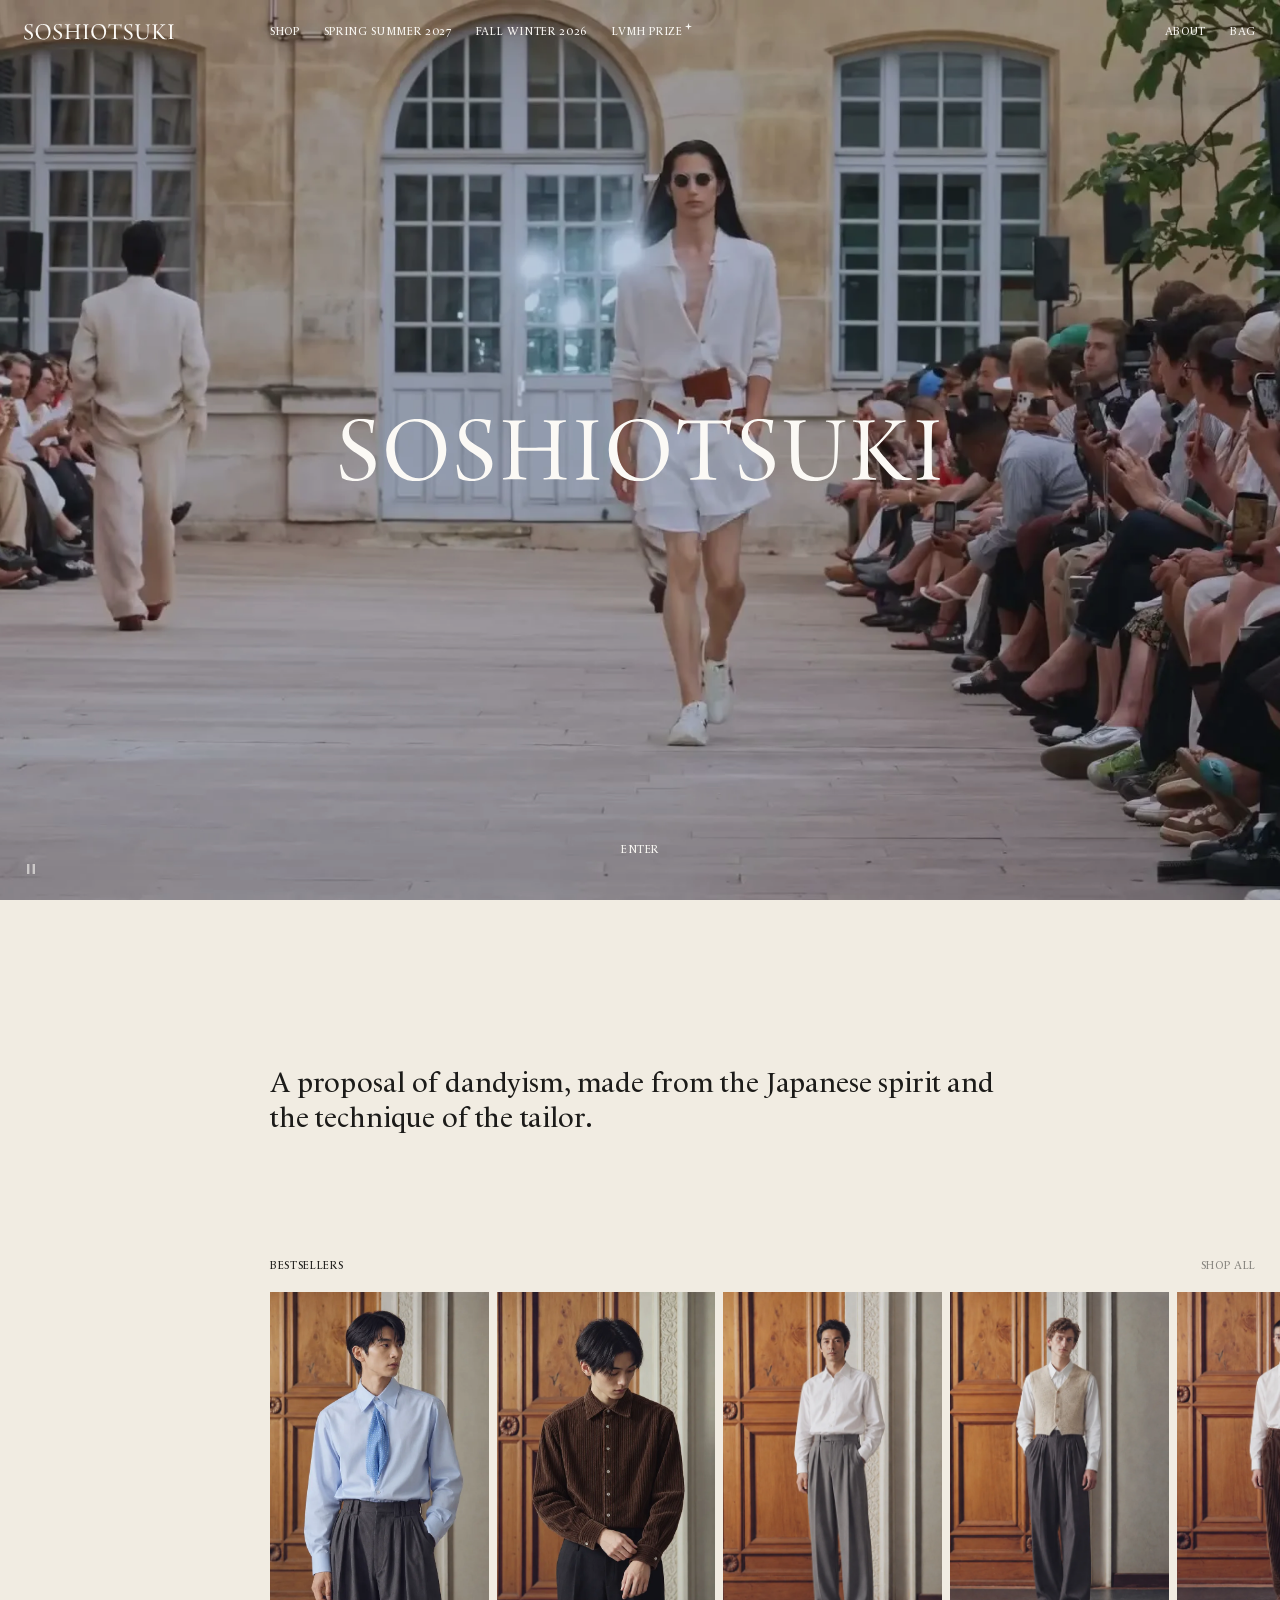
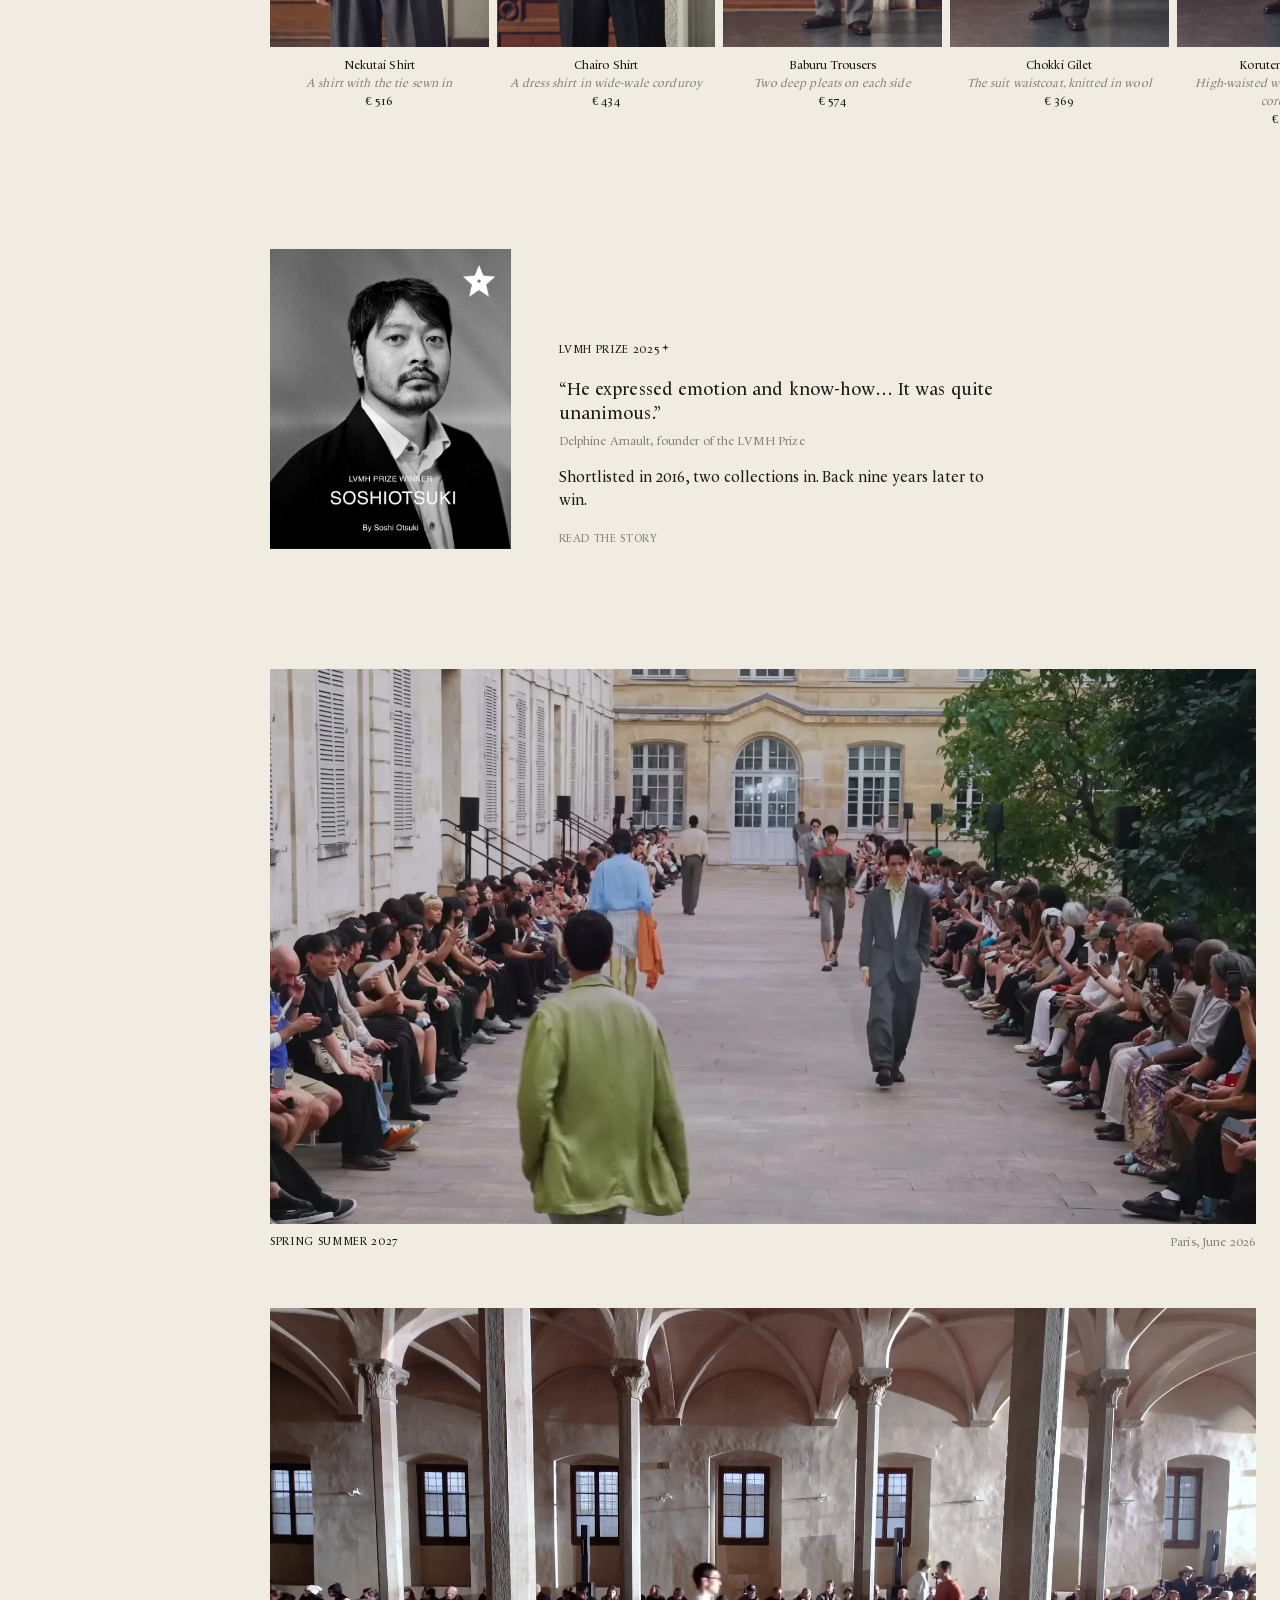
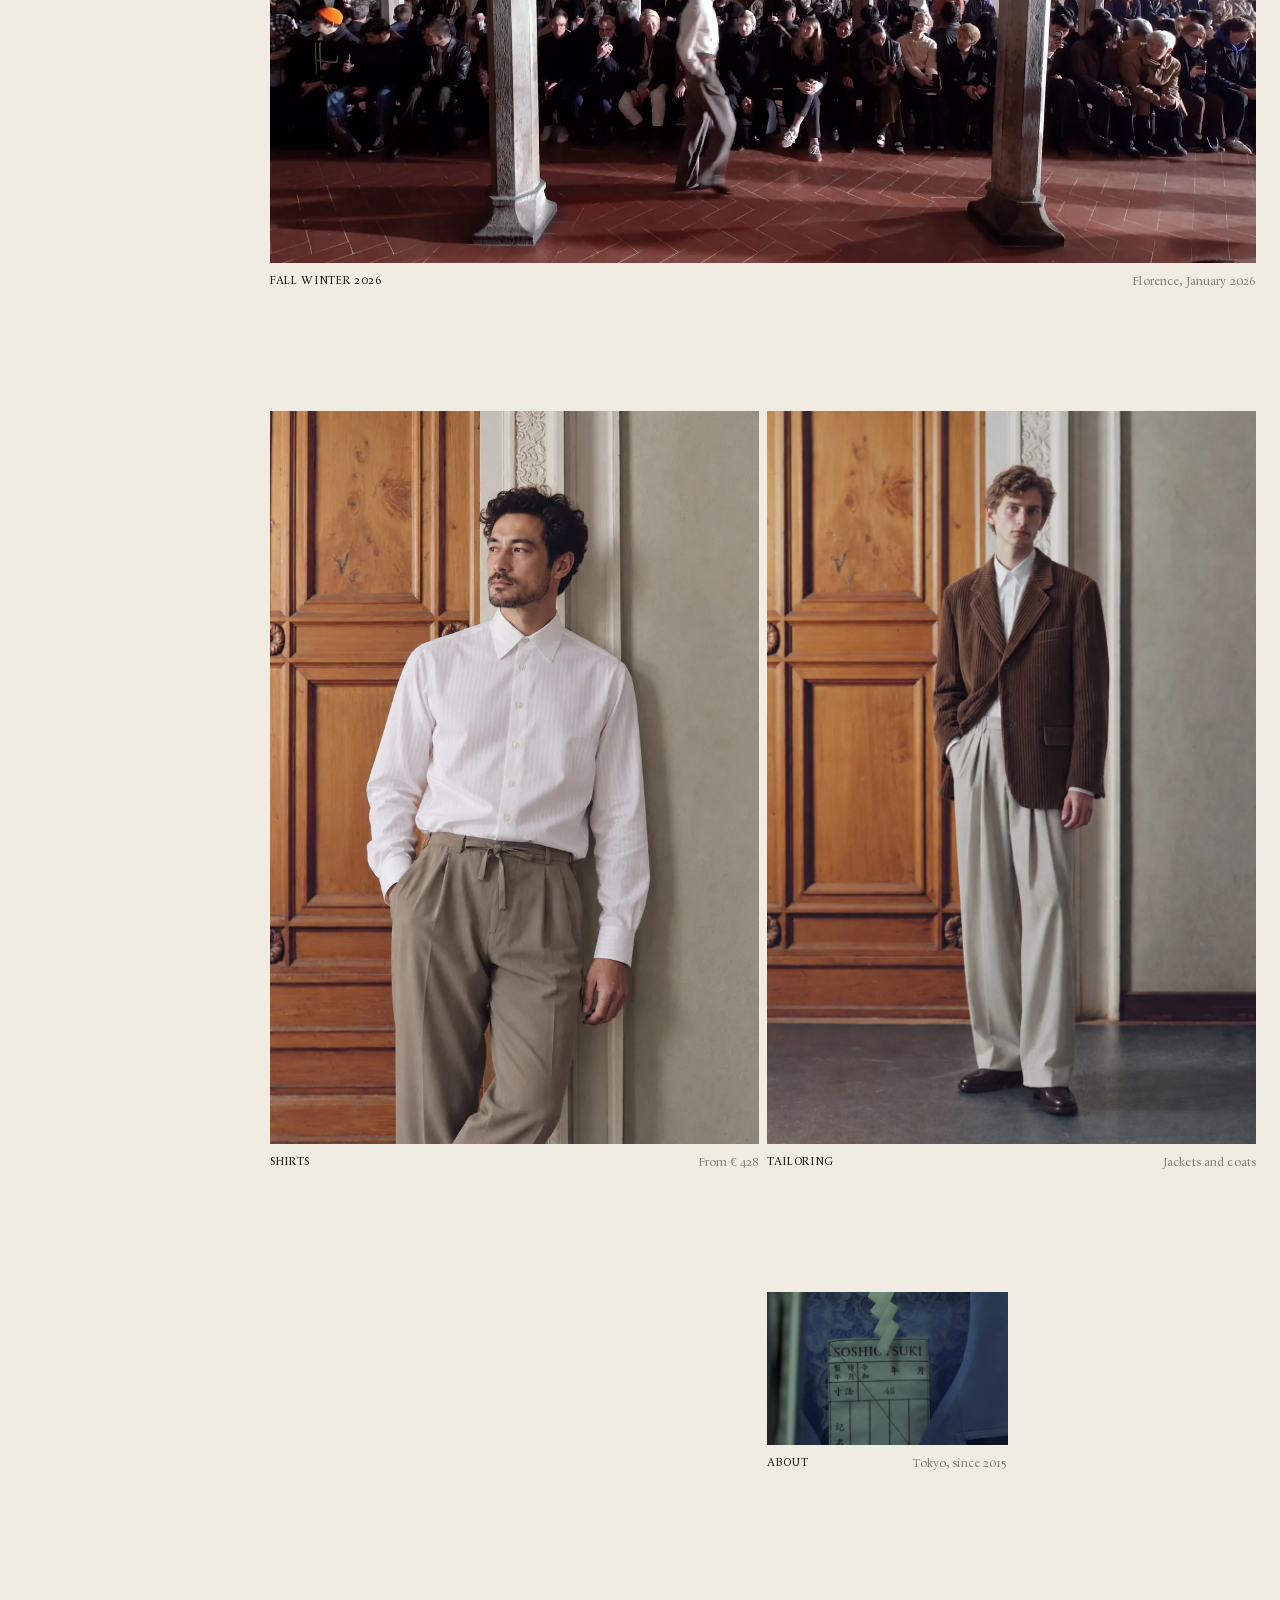
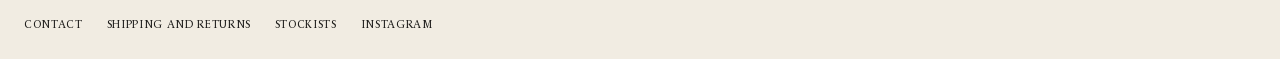
==== v2/index.html @ 45f7c491 "SOSHIOTSUKI website" ====
<!doctype html>
<html lang="en">
<head>
<meta charset="utf-8">
<meta name="viewport" content="width=device-width, initial-scale=1">
<base href="../">

<style>@view-transition { navigation:auto; }</style>

<link rel="expect" href="#ready" blocking="render">
<script src="v2/js/transitions.js" blocking="render"></script>
<title>Soshiotsuki</title>
<link rel="stylesheet" href="v2/css/v2.css?v=9">
</head>
<body class="home">
<main>

  <section class="mod" id="hero">
    <video id="film" src="assets/video/ss27_loop.mp4?v=3" poster="assets/video/ss27_poster.webp" autoplay muted loop playsinline></video>
    <div class="shade"></div>
    <div class="brush" id="brush" aria-label="Soshiotsuki"></div>
    <div class="vctl">
      <button id="pause" aria-label="Pause"><svg viewBox="0 0 14 14"><rect x="3" y="2" width="2.4" height="10" fill="currentColor"/><rect x="8.6" y="2" width="2.4" height="10" fill="currentColor"/></svg></button>
    </div>
    <a class="title caps enter" href="v2/shop.html">Enter</a>
  </section>

  <div class="col" id="col">
    <div class="opening" id="opening"></div>

    <section>
      <div class="head"><span class="caps">Bestsellers</span><a class="caps" href="v2/shop.html">Shop all</a></div>
      <div class="strip4" id="best"></div>
    </section>

    <section class="prize-block">
      <a class="img" href="v2/prize.html"><img src="assets/about/lvmh-prize-winner.webp" alt="Soshi Otsuki, LVMH Prize winner 2025"></a>
      <div class="text" id="prizeText"></div>
    </section>

    <div class="seasons">
      <figure><a href="v2/spring-summer-2027.html"><div class="img wide"><img src="assets/img/show_ss27_paris.webp" alt="The Spring Summer 2027 show in Paris"></div></a><figcaption><span class="caps">Spring Summer 2027</span><span class="muted">Paris, June 2026</span></figcaption></figure>
      <figure><a href="v2/fall-winter-2026.html"><div class="img wide"><img src="assets/img/show_fw26_florence.webp" alt="The Fall Winter 2026 show in Florence"></div></a><figcaption><span class="caps">Fall Winter 2026</span><span class="muted">Florence, January 2026</span></figcaption></figure>
    </div>

    <div class="pair" id="shopPair"></div>

    <a class="about-block" href="v2/about.html">
      <span class="img"><img src="assets/img/film_bunka_doc_002_crop.webp" alt="The Soshiotsuki inner label, size 48"></span>
      <span class="t"><span class="caps">About</span><span class="muted">Tokyo, since 2015</span></span>
    </a>
  </div>
</main>

<script src="js/data.js?v=3"></script>
<script src="v2/js/data2.js?v=7"></script>
<script src="v2/js/v2.js?v=7"></script>
<script>
  Final.init({ page:'home' });
  Final.brush(document.getElementById('brush'));

  const s = SENTENCE[Final.qs.get('s')] || SENTENCE.b;
  document.getElementById('opening').innerHTML = `<p class="sentence">${s.text}</p>${s.jp ? `<p class="jp">${s.jp}</p><p class="src">${s.src}</p>` : ''}`;

  document.getElementById('best').innerHTML = BEST.map(h => Final.tile(P[h])).join('');

  const best = document.getElementById('best');
  let x0 = null, s0 = 0, moved = false;
  best.addEventListener('pointerdown', e => { if (e.pointerType !== 'mouse') return; x0 = e.clientX; s0 = best.scrollLeft; moved = false; });
  addEventListener('pointermove', e => {
    if (x0 === null) return;
    if (!moved && Math.abs(e.clientX - x0) > 6) { moved = true; best.classList.add('drag'); }
    if (moved) best.scrollLeft = s0 - (e.clientX - x0);
  });
  addEventListener('pointerup', () => { x0 = null; requestAnimationFrame(() => best.classList.remove('drag')); });
  best.addEventListener('dragstart', e => e.preventDefault());

  document.getElementById('prizeText').innerHTML = `
    <span class="caps"><a class="prize-link" href="v2/prize.html">LVMH Prize 2025${Final.STAR}</a></span>
    <blockquote>“He expressed emotion and know-how… It was quite unanimous.”<cite>${PRIZE.quoteArnault.who}</cite></blockquote>
    <p class="m">Shortlisted in 2016, two collections in. Back nine years later to win.</p>
    <a class="caps muted" href="v2/prize.html">Read the story</a>`;

  const fig = (href, img, fallback, title, sub) => `<figure><a href="${href}"><div class="img">${Final.imgTag(img, fallback)}<span class="chip">Image coming</span></div></a><figcaption><span class="caps">${title}</span><span class="muted">${sub}</span></figcaption></figure>`;
  document.getElementById('shopPair').innerHTML =
    fig('v2/shop.html?cat=shirts', 'pieces/regular-collar-shirt__front', 'pieces/regular-collar-shirt__cloth', 'Shirts', 'From ' + Final.price(Math.min(...PRODUCTS.filter(p => p.cat === 'shirts').map(p => p.price)))) +
    fig('v2/shop.html?cat=jackets', 'pieces/heavy-wale-single-breasted-jacket__front', null, 'Tailoring', 'Jackets and coats');

  const film = document.getElementById('film');
  document.getElementById('pause').onclick = e => {
    film.paused ? film.play() : film.pause();
    e.currentTarget.innerHTML = film.paused
      ? '<svg viewBox="0 0 14 14"><path d="M3.5 2l8 5-8 5z" fill="currentColor"/></svg>'
      : '<svg viewBox="0 0 14 14"><rect x="3" y="2" width="2.4" height="10" fill="currentColor"/><rect x="8.6" y="2" width="2.4" height="10" fill="currentColor"/></svg>';
  };

  const hero = document.getElementById('hero'), topnav = Final.$('.topnav'), index = Final.$('.index'), brushEl = document.getElementById('brush');
  const chromeEls = Final.$$('.wm, .tr, .topnav');
  const update = () => {
    const y = scrollY, H = hero.offsetHeight, onFilm = y < H - 40;
    chromeEls.forEach(el => el.classList.toggle('on-image', onFilm));
    const past = y > H * 0.7;
    topnav.classList.toggle('off', past);
    index.classList.toggle('on', past);
    brushEl.style.opacity = Math.min(1, Math.max(0, (H * 0.6 - y) / (H * 0.35)));
  };
  update(); addEventListener('scroll', update, { passive:true });
</script>
<div id="ready" hidden></div>
</body>
</html>
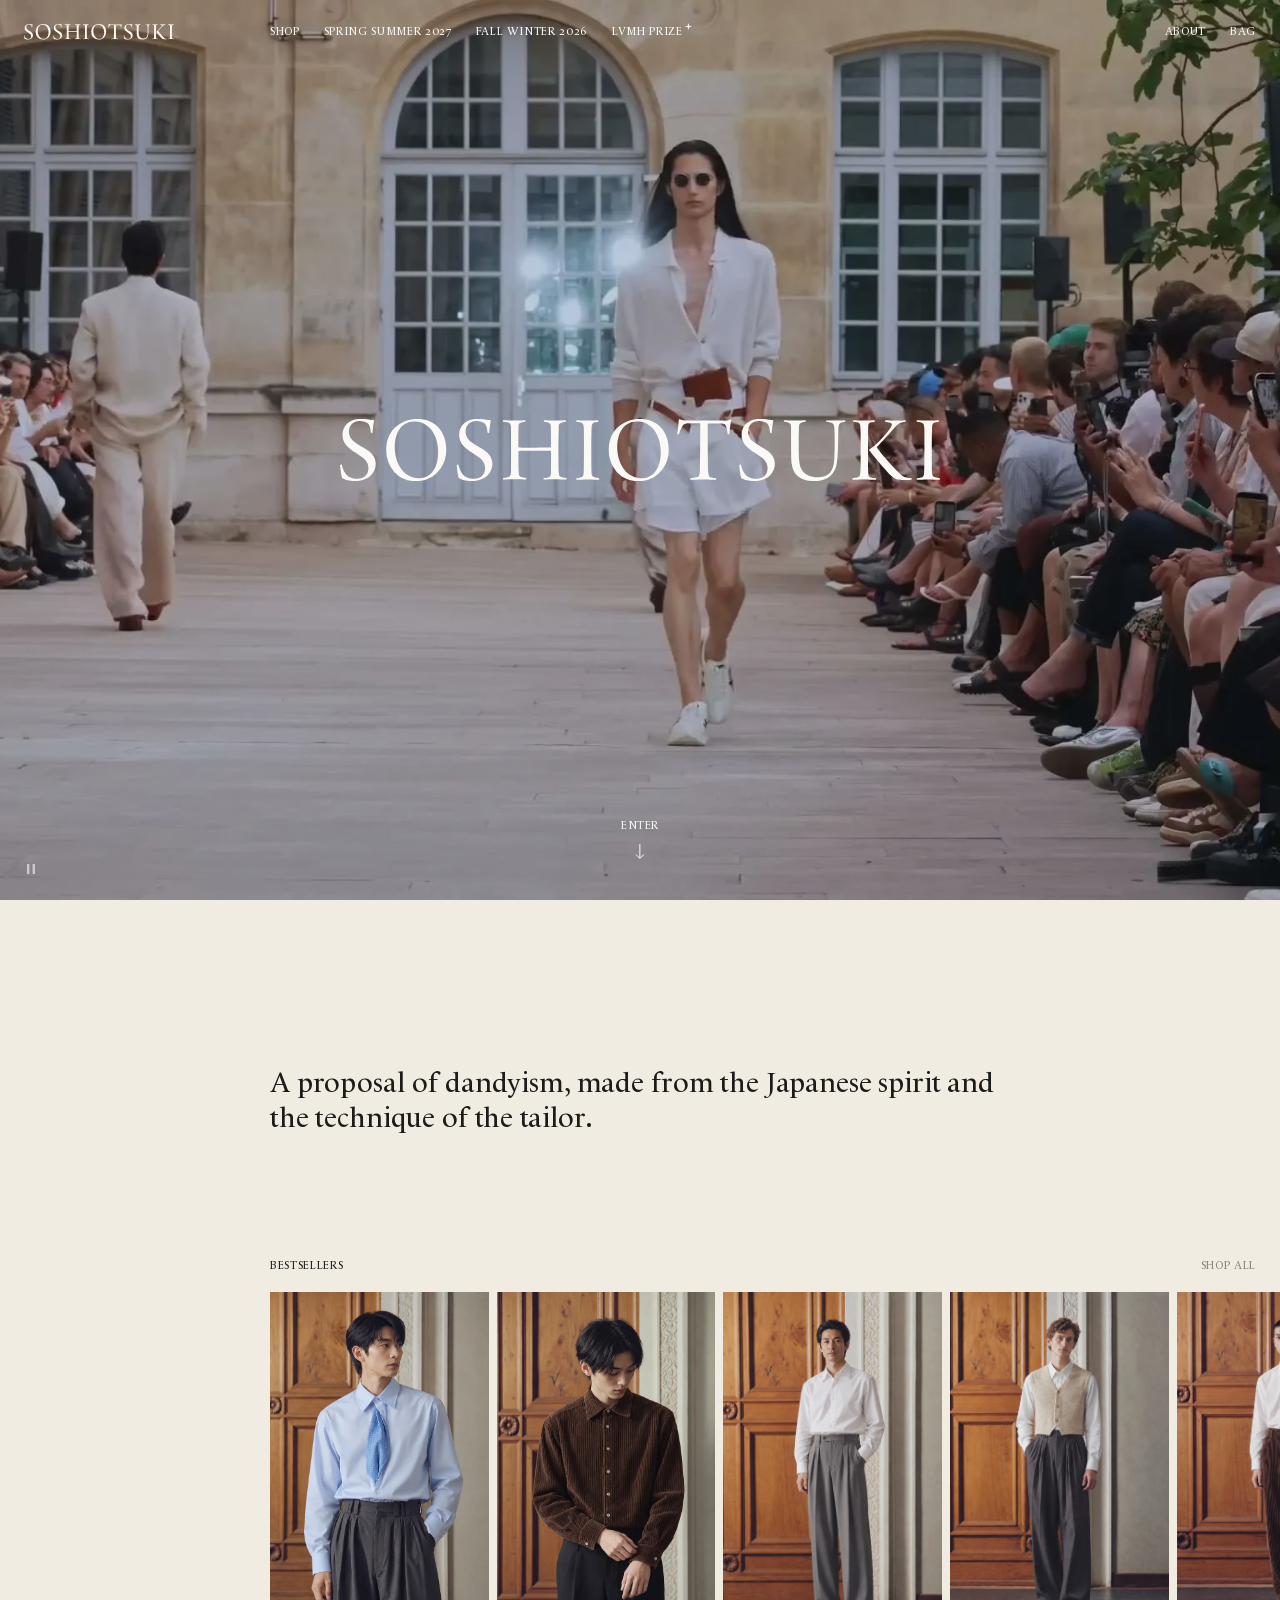
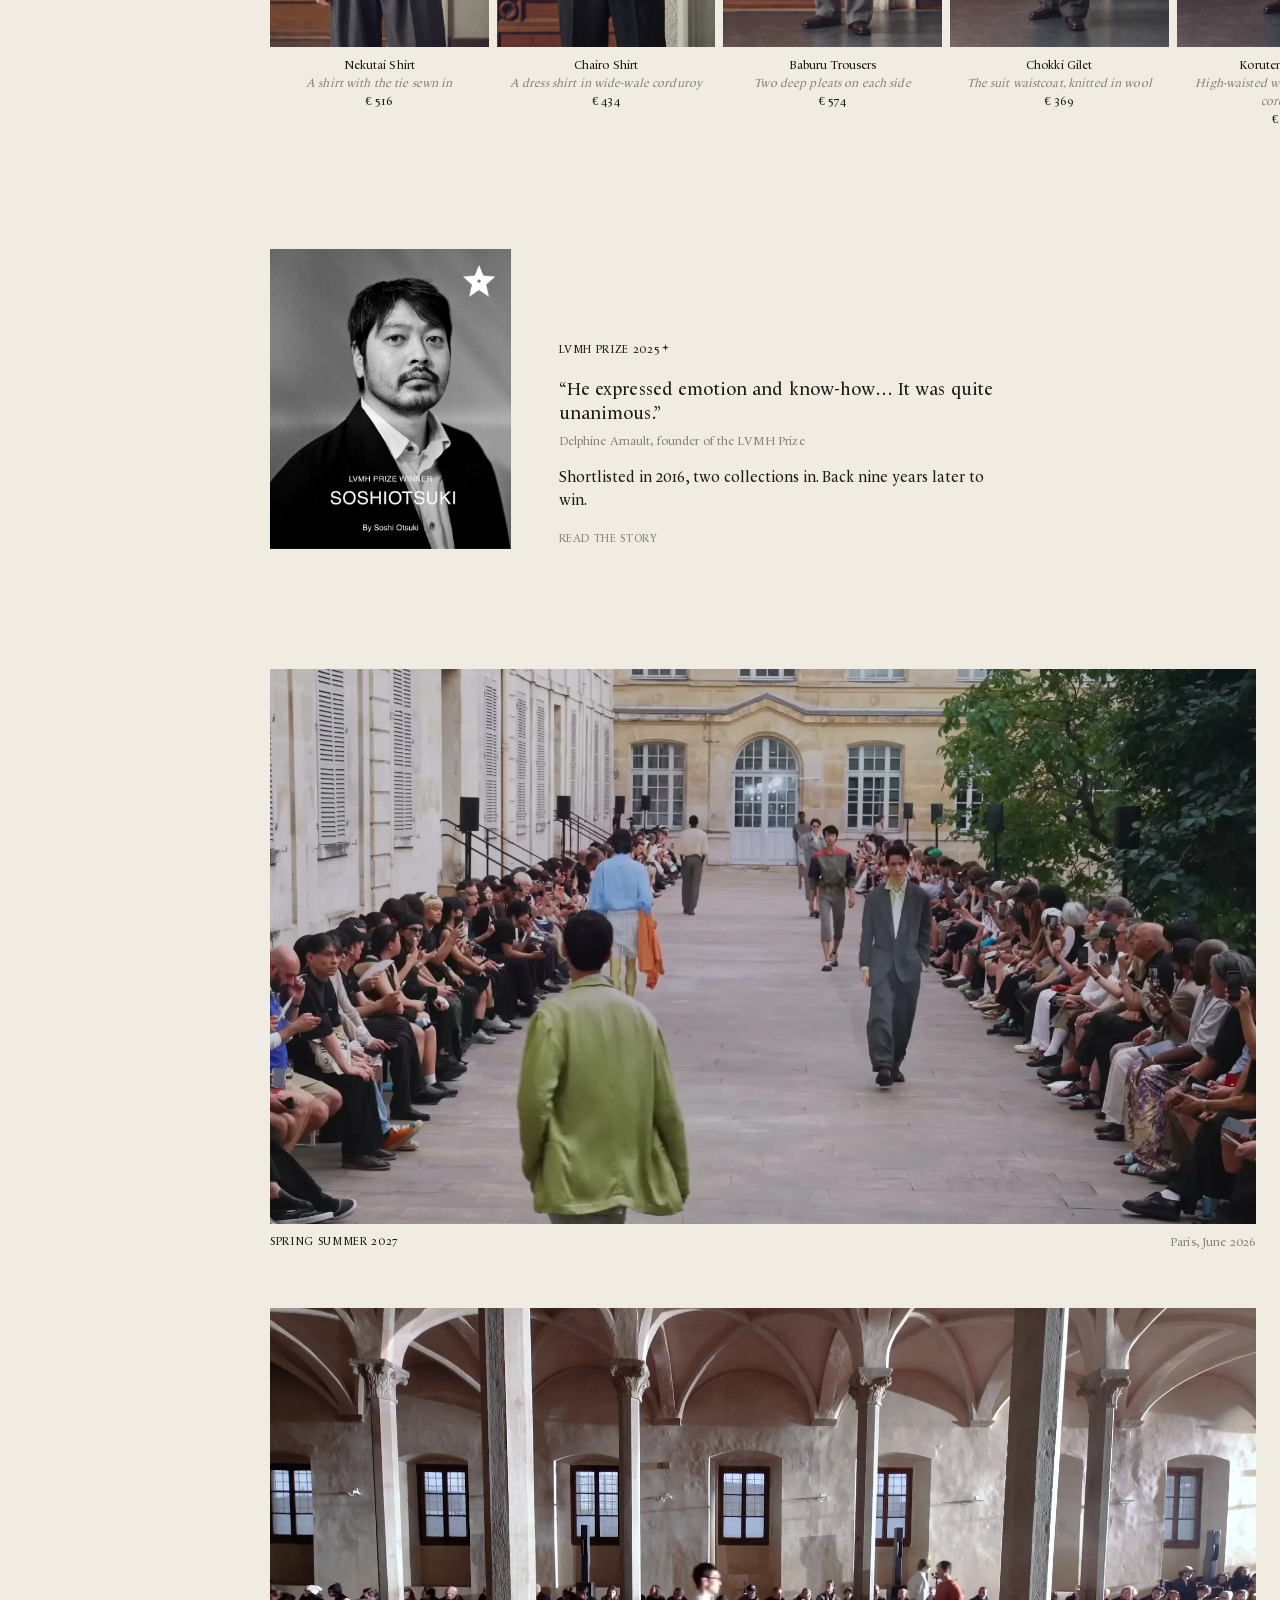
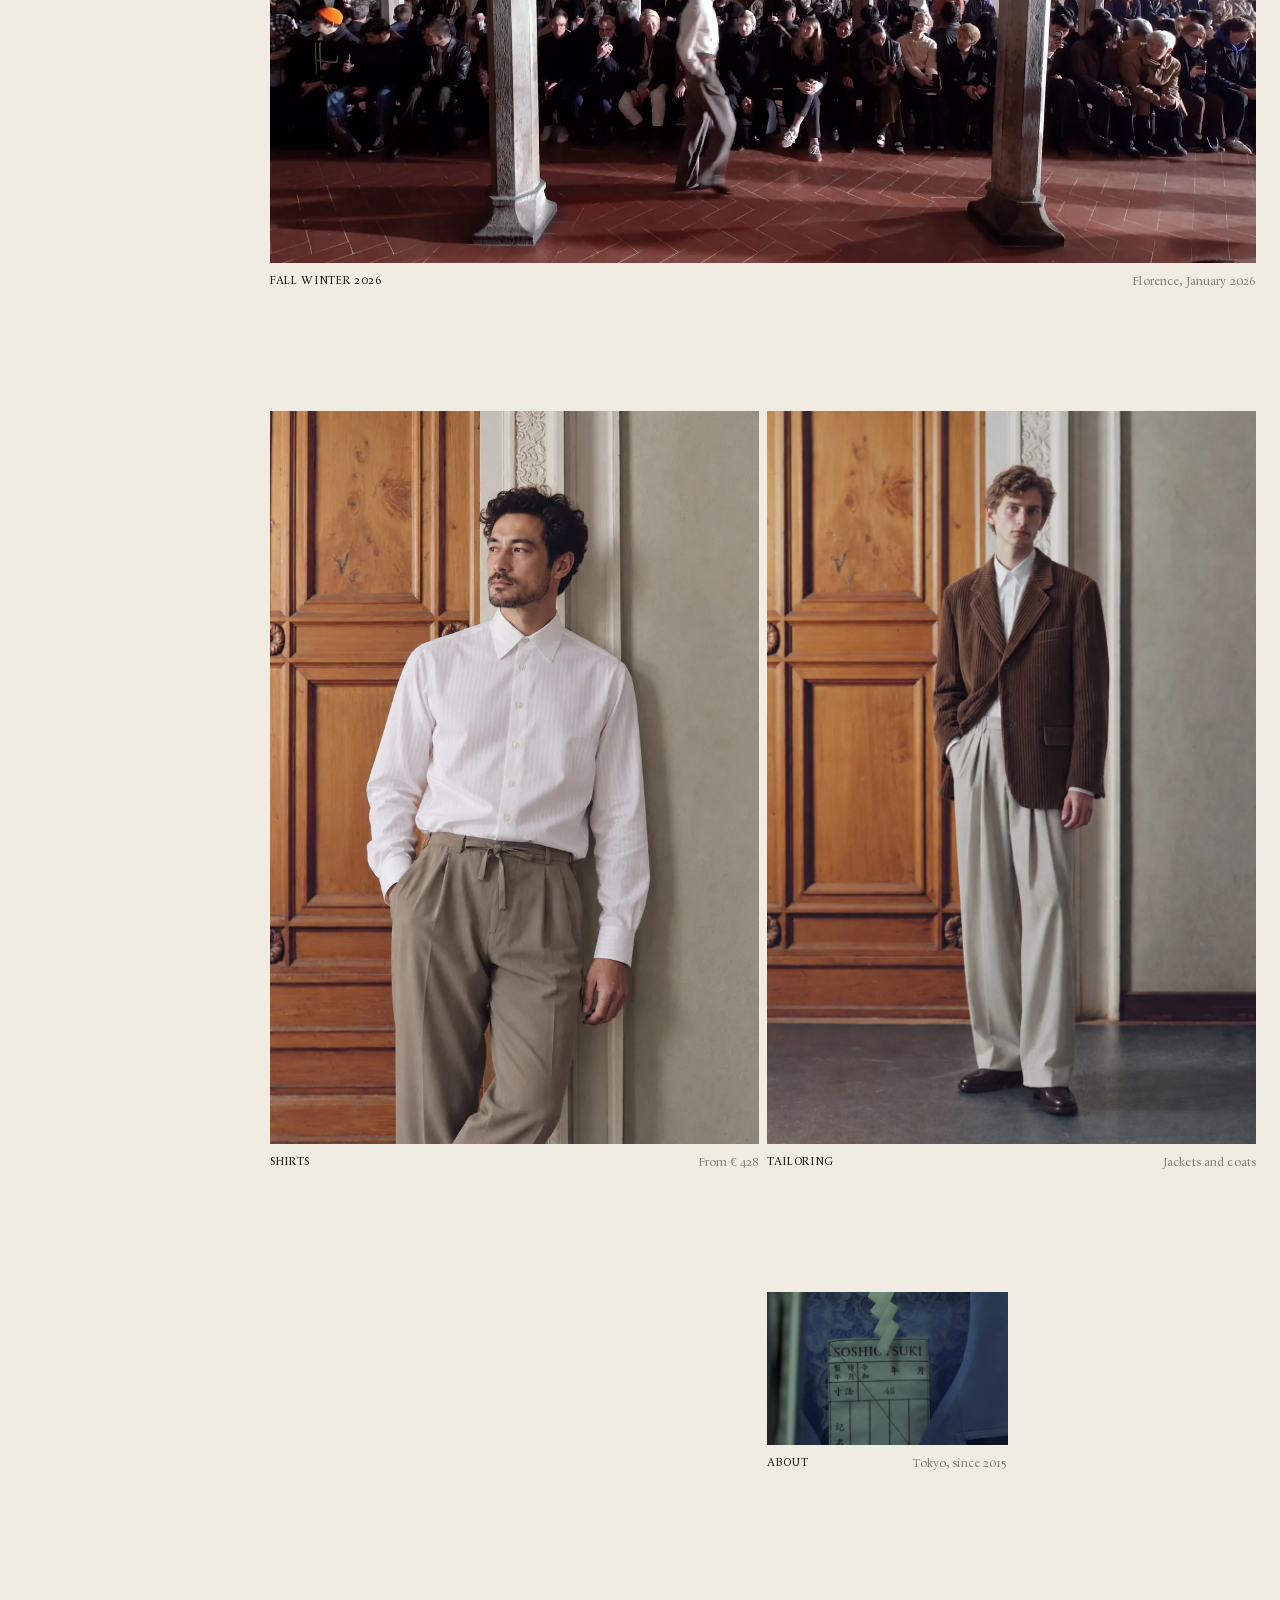
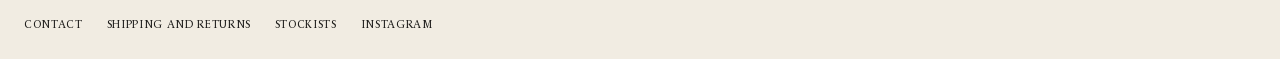
==== commit 4cfe0f9d: "Enter scrolls into the brand with a down arrow; show stills no longer zoom on hover" ====
--- a/v2/index.html
+++ b/v2/index.html
@@ -10,7 +10,7 @@
 <link rel="expect" href="#ready" blocking="render">
 <script src="v2/js/transitions.js" blocking="render"></script>
 <title>Soshiotsuki</title>
-<link rel="stylesheet" href="v2/css/v2.css?v=9">
+<link rel="stylesheet" href="v2/css/v2.css?v=10">
 </head>
 <body class="home">
 <main>
@@ -22,7 +22,7 @@
     <div class="vctl">
       <button id="pause" aria-label="Pause"><svg viewBox="0 0 14 14"><rect x="3" y="2" width="2.4" height="10" fill="currentColor"/><rect x="8.6" y="2" width="2.4" height="10" fill="currentColor"/></svg></button>
     </div>
-    <a class="title caps enter" href="v2/shop.html">Enter</a>
+    <a class="title caps enter" href="#col" aria-label="Enter: scroll down into the brand">Enter<svg class="down" viewBox="0 0 10 16" aria-hidden="true"><path d="M5 0v14M1 10.5 5 14.5 9 10.5" fill="none" stroke="currentColor" stroke-width="1"/></svg></a>
   </section>
 
   <div class="col" id="col">
@@ -105,6 +105,8 @@
     brushEl.style.opacity = Math.min(1, Math.max(0, (H * 0.6 - y) / (H * 0.35)));
   };
   update(); addEventListener('scroll', update, { passive:true });
+
+  Final.$('.enter').addEventListener('click', e => { e.preventDefault(); scrollTo({ top: hero.offsetHeight, behavior: 'smooth' }); });
 </script>
 <div id="ready" hidden></div>
 </body>
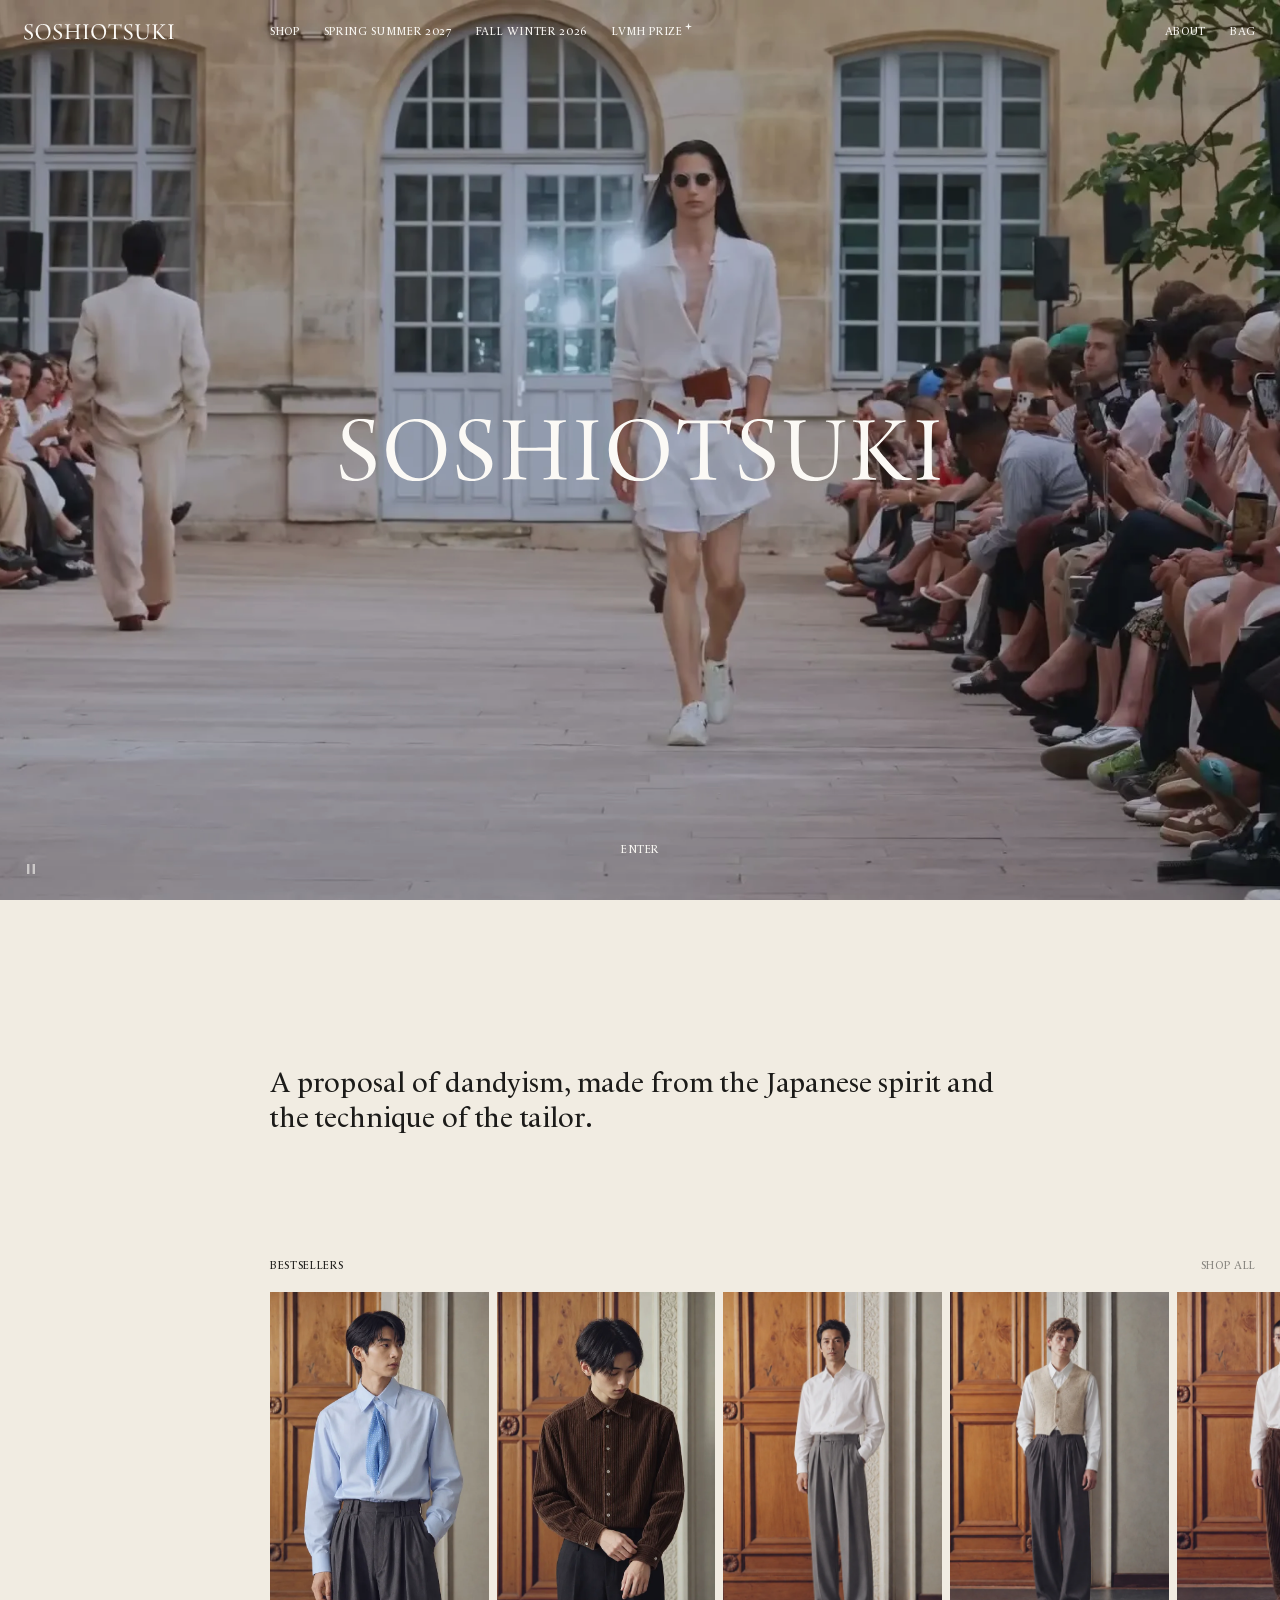
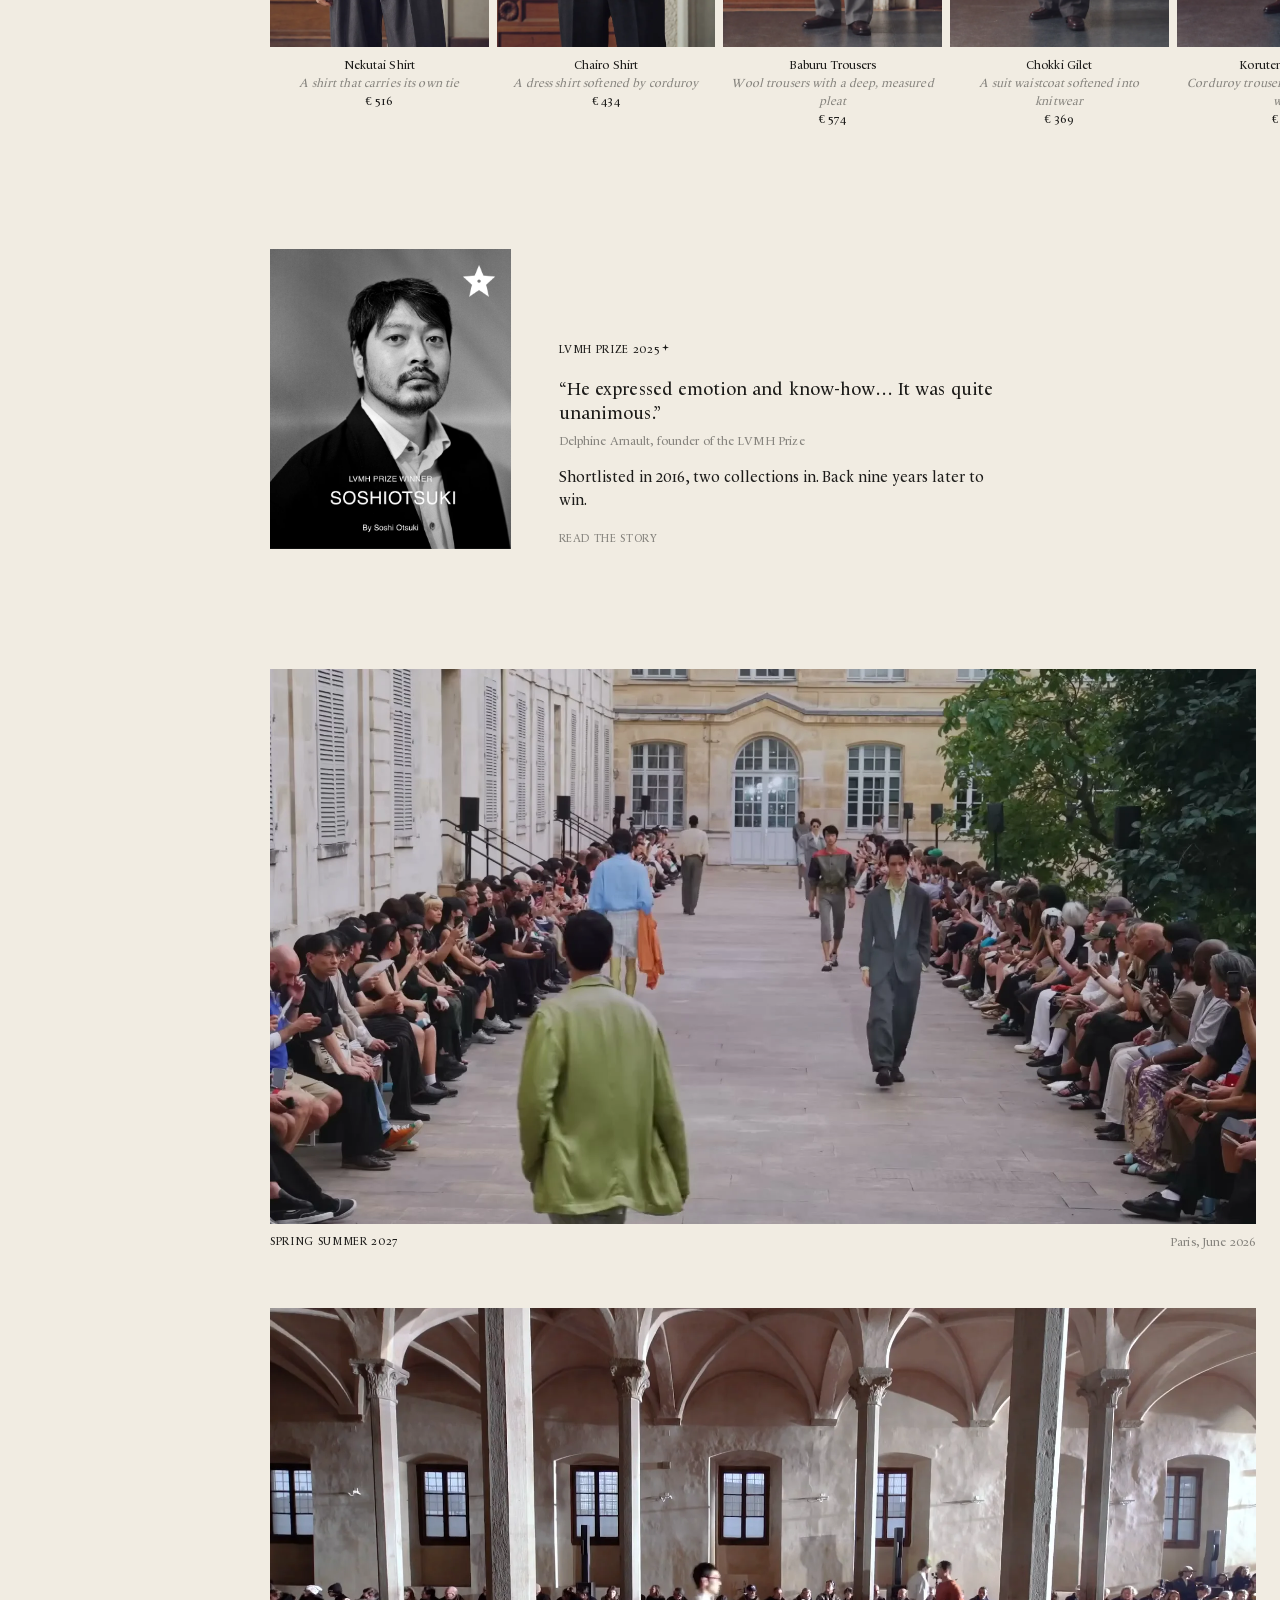
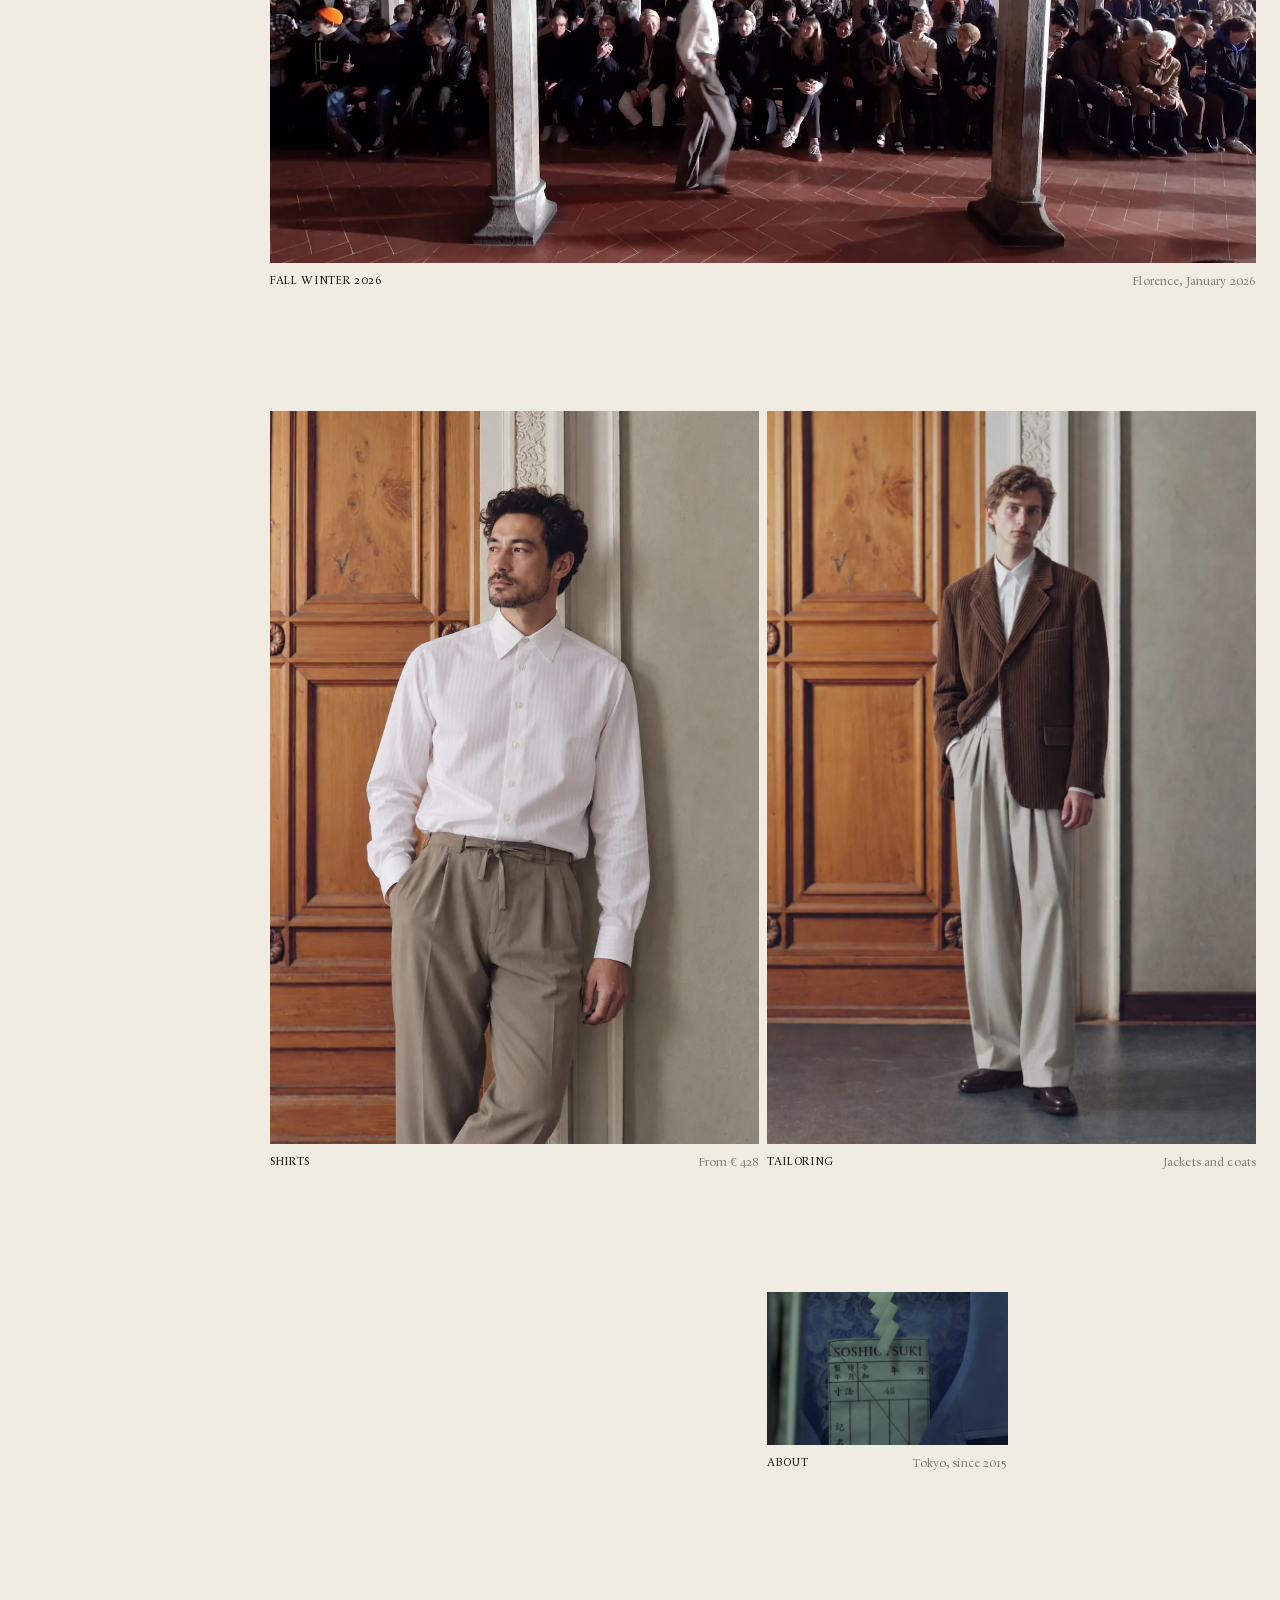
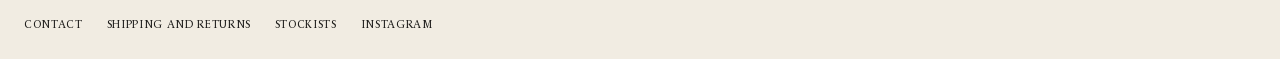
==== commit b86623d5: "Product copy in a restrained voice; Enter without arrow" ====
--- a/v2/index.html
+++ b/v2/index.html
@@ -10,7 +10,7 @@
 <link rel="expect" href="#ready" blocking="render">
 <script src="v2/js/transitions.js" blocking="render"></script>
 <title>Soshiotsuki</title>
-<link rel="stylesheet" href="v2/css/v2.css?v=10">
+<link rel="stylesheet" href="v2/css/v2.css?v=11">
 </head>
 <body class="home">
 <main>
@@ -22,7 +22,7 @@
     <div class="vctl">
       <button id="pause" aria-label="Pause"><svg viewBox="0 0 14 14"><rect x="3" y="2" width="2.4" height="10" fill="currentColor"/><rect x="8.6" y="2" width="2.4" height="10" fill="currentColor"/></svg></button>
     </div>
-    <a class="title caps enter" href="#col" aria-label="Enter: scroll down into the brand">Enter<svg class="down" viewBox="0 0 10 16" aria-hidden="true"><path d="M5 0v14M1 10.5 5 14.5 9 10.5" fill="none" stroke="currentColor" stroke-width="1"/></svg></a>
+    <a class="title caps enter" href="#col" aria-label="Enter: scroll down into the brand">Enter</a>
   </section>
 
   <div class="col" id="col">
@@ -53,7 +53,7 @@
 </main>
 
 <script src="js/data.js?v=3"></script>
-<script src="v2/js/data2.js?v=7"></script>
+<script src="v2/js/data2.js?v=8"></script>
 <script src="v2/js/v2.js?v=7"></script>
 <script>
   Final.init({ page:'home' });
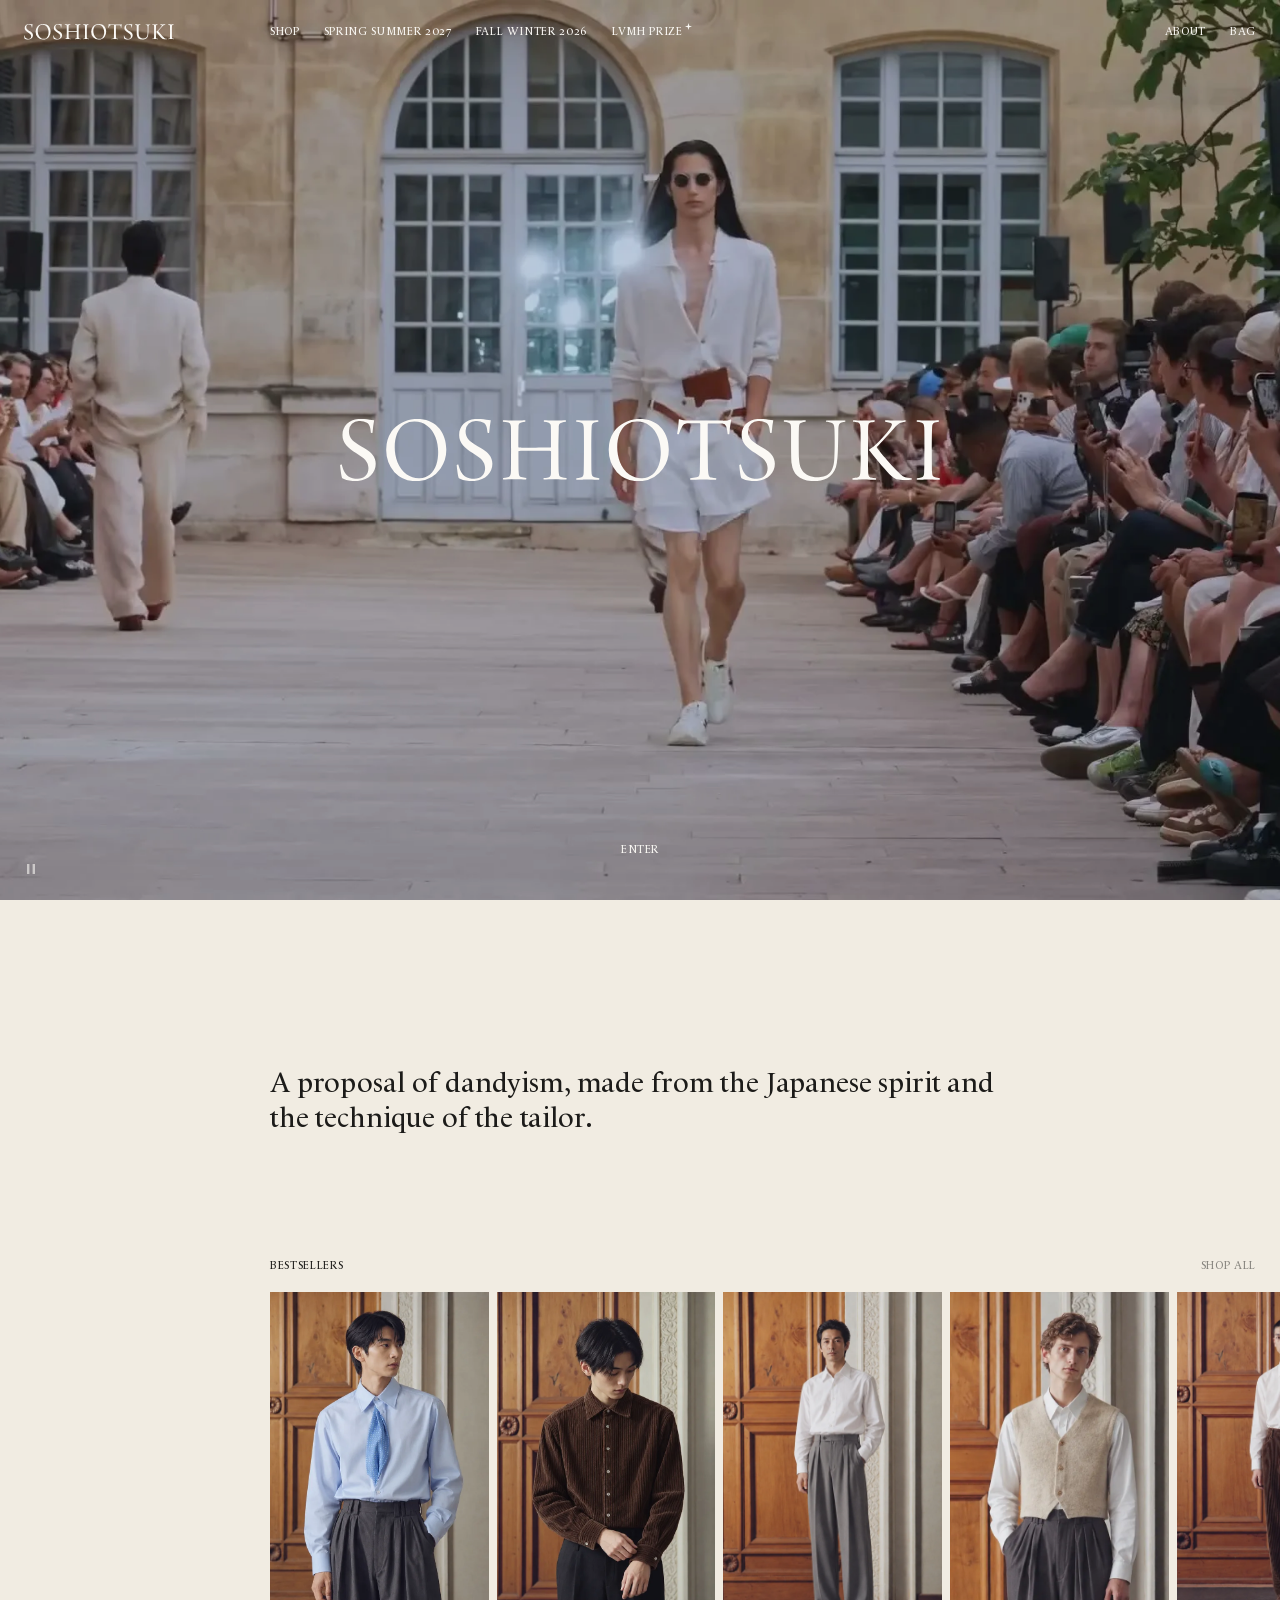
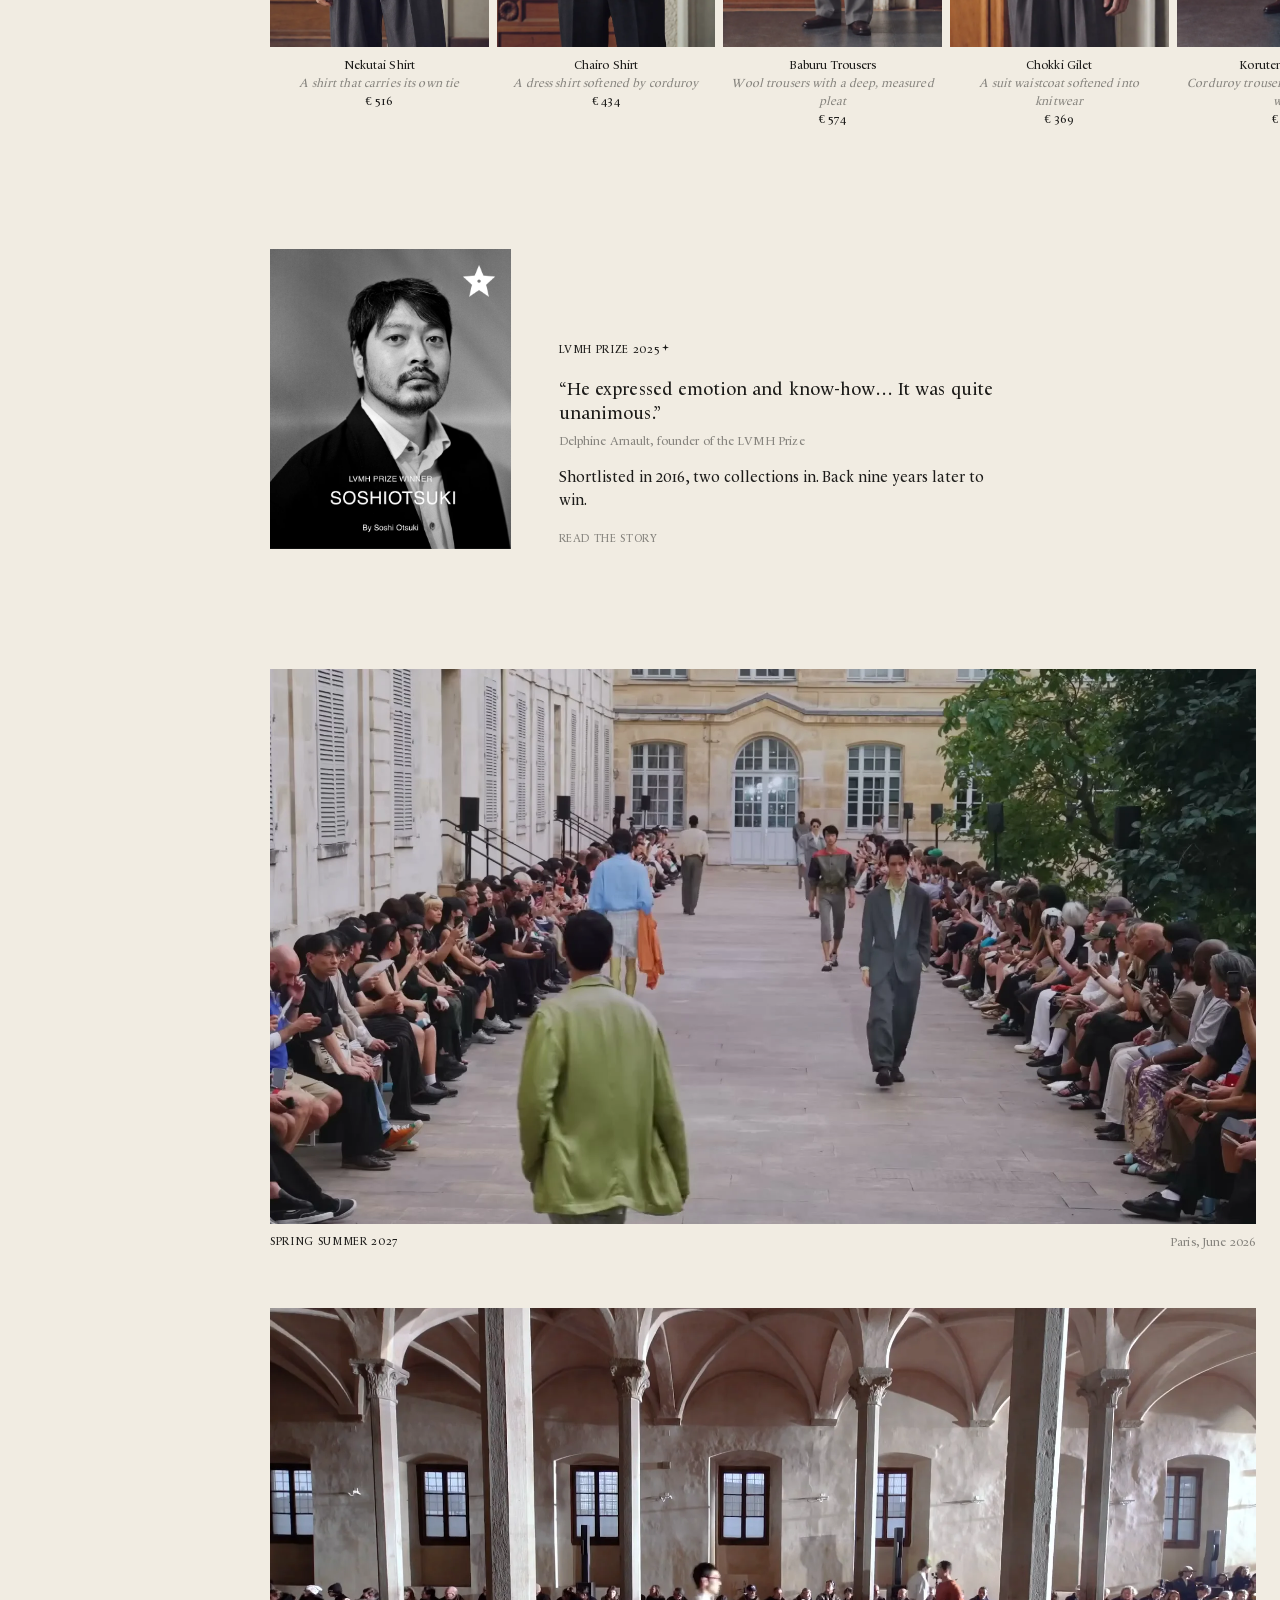
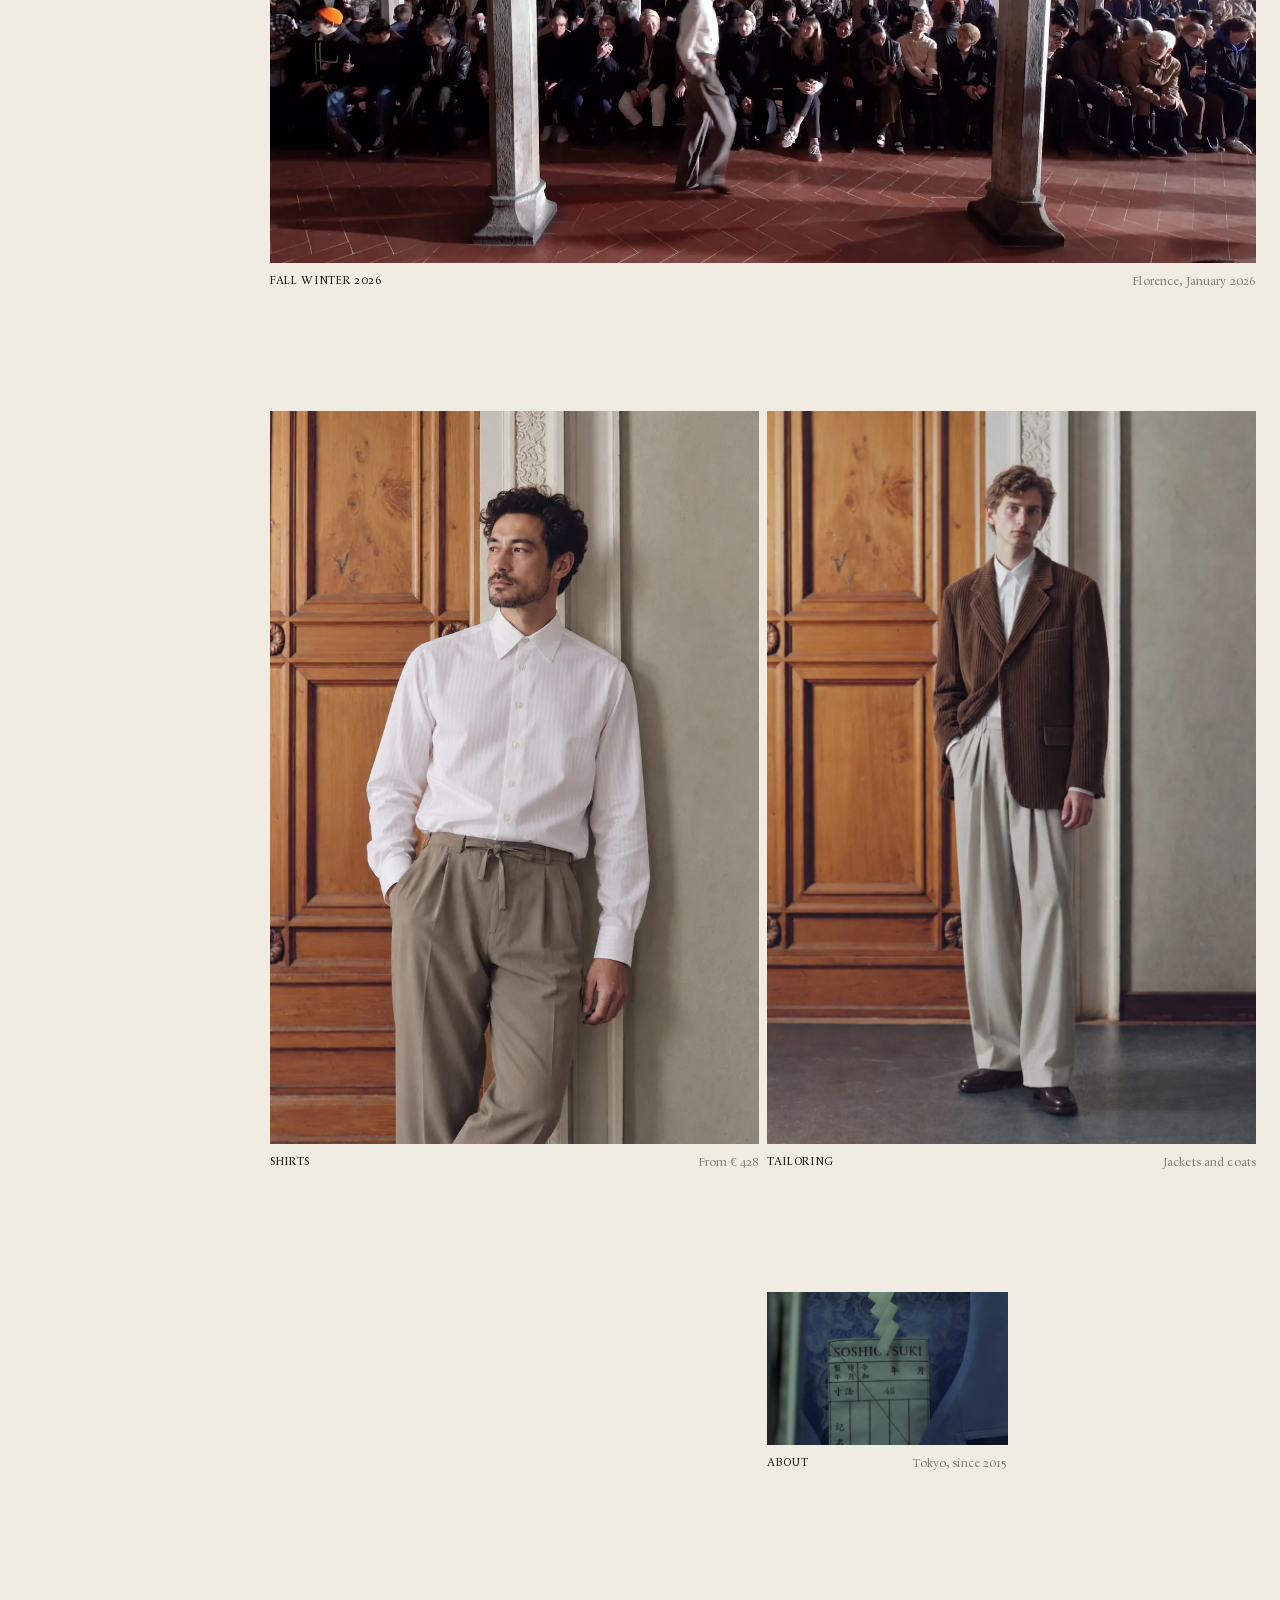
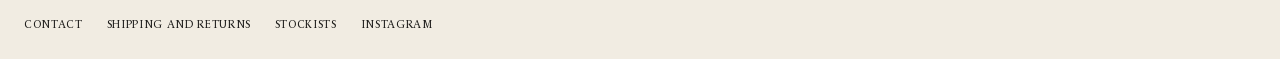
==== commit b01b1f9f: "Fabric tab: composition and Made in Japan in one, percentage first" ====
--- a/v2/index.html
+++ b/v2/index.html
@@ -10,7 +10,7 @@
 <link rel="expect" href="#ready" blocking="render">
 <script src="v2/js/transitions.js" blocking="render"></script>
 <title>Soshiotsuki</title>
-<link rel="stylesheet" href="v2/css/v2.css?v=11">
+<link rel="stylesheet" href="v2/css/v2.css?v=13">
 </head>
 <body class="home">
 <main>
@@ -53,8 +53,8 @@
 </main>
 
 <script src="js/data.js?v=3"></script>
-<script src="v2/js/data2.js?v=8"></script>
-<script src="v2/js/v2.js?v=7"></script>
+<script src="v2/js/data2.js?v=10"></script>
+<script src="v2/js/v2.js?v=8"></script>
 <script>
   Final.init({ page:'home' });
   Final.brush(document.getElementById('brush'));
